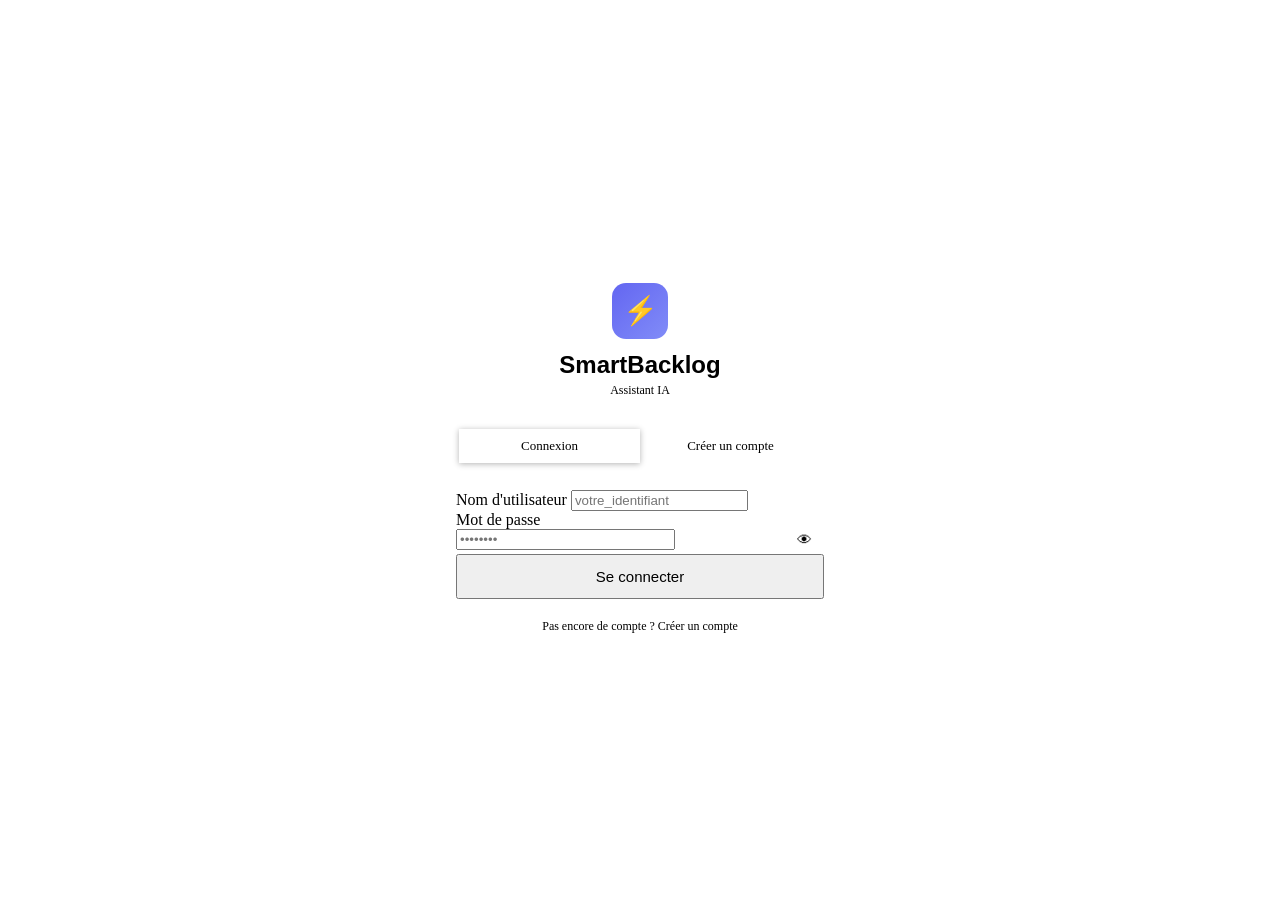
==== Frontend/login.html @ 7182e4c5 "Ajout code" ====
<!DOCTYPE html>
<html lang="fr">
<head>
  <meta charset="UTF-8" />
  <meta name="viewport" content="width=device-width, initial-scale=1.0" />
  <title>SmartBacklog — Connexion</title>
  <link rel="stylesheet" href="style.css" />
  <style>
    body { display:flex; align-items:center; justify-content:center; min-height:100vh; }
    .auth-wrap { width:100%; max-width:440px; padding:24px; }
    .auth-card { background:var(--bg-card); border:1px solid var(--border); border-radius:var(--radius-xl); padding:36px; }
    .auth-logo { text-align:center; margin-bottom:28px; }
    .logo-big  { width:56px; height:56px; background:linear-gradient(135deg,#6366f1,#818cf8); border-radius:14px; display:inline-flex; align-items:center; justify-content:center; font-size:28px; margin-bottom:12px; }
    .auth-title { font-family:'Syne',sans-serif; font-size:24px; font-weight:800; color:var(--text-primary); }
    .auth-sub   { font-size:12px; color:var(--text-muted); margin-top:4px; }
    .auth-tabs  { display:flex; background:var(--bg-surface); border:1px solid var(--border); border-radius:var(--radius-md); padding:3px; margin-bottom:24px; }
    .auth-tab   { flex:1; text-align:center; padding:9px; font-size:13px; font-weight:500; border-radius:calc(var(--radius-md) - 1px); cursor:pointer; color:var(--text-muted); transition:all 0.15s; border:none; background:none; font-family:var(--font-sans); }
    .auth-tab.active { background:var(--bg-card); color:var(--text-primary); box-shadow:0 1px 6px rgba(0,0,0,0.3); }
    .auth-panel { display:none; }
    .auth-panel.active { display:block; }
    .msg { border-radius:var(--radius-sm); padding:10px 14px; font-size:13px; margin-bottom:14px; display:none; }
    .msg-error   { background:rgba(244,63,94,0.1); border:1px solid rgba(244,63,94,0.2); color:#fb7185; }
    .msg-success { background:rgba(16,185,129,0.1); border:1px solid rgba(16,185,129,0.2); color:#34d399; }
    .pwd-wrap  { position:relative; }
    .pwd-wrap .form-input { padding-right:44px; }
    .pwd-toggle { position:absolute; right:12px; top:50%; transform:translateY(-50%); background:none; border:none; cursor:pointer; color:var(--text-muted); font-size:15px; padding:0; transition:color 0.15s; }
    .pwd-toggle:hover { color:var(--text-secondary); }
    .auth-footer { text-align:center; margin-top:20px; font-size:12px; color:var(--text-muted); }
    .auth-footer a { color:var(--accent-light); text-decoration:none; }
    .auth-footer a:hover { text-decoration:underline; }
    .strength-label { font-size:11px; margin-top:4px; transition:color 0.3s; }
    .two-col { display:grid; grid-template-columns:1fr 1fr; gap:14px; }
  </style>
</head>
<body>
<div class="auth-wrap">
  <div class="auth-card">
    <div class="auth-logo">
      <div class="logo-big">⚡</div>
      <div class="auth-title">SmartBacklog</div>
      <div class="auth-sub">Assistant IA</div>
    </div>

    <div class="auth-tabs">
      <button class="auth-tab active" onclick="switchTab('login')">Connexion</button>
      <button class="auth-tab" onclick="switchTab('register')">Créer un compte</button>
    </div>

    <!-- ── CONNEXION ── -->
    <div class="auth-panel active" id="panel-login">
      <div class="msg msg-error"   id="login-error"></div>
      <div class="msg msg-success" id="login-success"></div>
      <div class="form-group">
        <label class="form-label">Nom d'utilisateur</label>
        <input type="text" class="form-input" id="login-username"
               placeholder="votre_identifiant" autocomplete="username" />
      </div>
      <div class="form-group">
        <label class="form-label">Mot de passe</label>
        <div class="pwd-wrap">
          <input type="password" class="form-input" id="login-password"
                 placeholder="••••••••" autocomplete="current-password" />
          <button class="pwd-toggle" type="button" onclick="togglePwd('login-password',this)">👁</button>
        </div>
      </div>
      <button class="btn btn-primary" style="width:100%;padding:12px;font-size:15px;margin-top:4px;"
              onclick="login()" id="login-btn">Se connecter</button>
      <div class="auth-footer">
        Pas encore de compte ? <a href="#" onclick="switchTab('register')">Créer un compte</a>
      </div>
    </div>

    <!-- ── INSCRIPTION ── -->
    <div class="auth-panel" id="panel-register">
      <div class="msg msg-error"   id="reg-error"></div>
      <div class="msg msg-success" id="reg-success"></div>
      <div class="form-group">
        <label class="form-label">Nom d'utilisateur <span style="color:var(--rose)">*</span></label>
        <input type="text" class="form-input" id="reg-username"
               placeholder="mon_identifiant" autocomplete="username"
               oninput="validateUsername()" />
        <div class="field-hint" id="username-hint">3 à 20 caractères — lettres, chiffres, _</div>
      </div>
      <div class="two-col">
        <div class="form-group">
          <label class="form-label">Prénom</label>
          <input type="text" class="form-input" id="reg-firstname" placeholder="Prénom" />
        </div>
        <div class="form-group">
          <label class="form-label">Nom</label>
          <input type="text" class="form-input" id="reg-lastname" placeholder="Nom" />
        </div>
      </div>
      <div class="form-group">
        <label class="form-label">Email</label>
        <input type="email" class="form-input" id="reg-email"
               placeholder="email@exemple.com" autocomplete="email" />
      </div>
      <div class="form-group">
        <label class="form-label">Mot de passe <span style="color:var(--rose)">*</span></label>
        <div class="pwd-wrap">
          <input type="password" class="form-input" id="reg-password"
                 placeholder="Minimum 6 caractères" autocomplete="new-password"
                 oninput="updateStrength()" />
          <button class="pwd-toggle" type="button" onclick="togglePwd('reg-password',this)">👁</button>
        </div>
        <div class="strength-bar" style="margin-top:6px;">
          <div class="strength-fill" id="strength-fill" style="width:0;"></div>
        </div>
        <div class="strength-label" id="strength-label"></div>
      </div>
      <div class="form-group">
        <label class="form-label">Confirmer le mot de passe <span style="color:var(--rose)">*</span></label>
        <div class="pwd-wrap">
          <input type="password" class="form-input" id="reg-password2"
                 placeholder="••••••••" autocomplete="new-password"
                 oninput="checkMatch()" />
          <button class="pwd-toggle" type="button" onclick="togglePwd('reg-password2',this)">👁</button>
        </div>
        <div class="field-hint" id="match-hint"></div>
      </div>
      <button class="btn btn-primary" style="width:100%;padding:12px;font-size:15px;margin-top:4px;"
              onclick="register()" id="reg-btn">Créer mon compte</button>
      <div class="auth-footer">
        Déjà un compte ? <a href="#" onclick="switchTab('login')">Se connecter</a>
      </div>
    </div>
  </div>
</div>

<script>
const API = 'http://127.0.0.1:8000';

function switchTab(tab) {
  ['login','register'].forEach((t,i) => {
    document.getElementById('panel-'+t).classList.toggle('active', t===tab);
    document.querySelectorAll('.auth-tab')[i].classList.toggle('active',
      (i===0 && tab==='login') || (i===1 && tab==='register'));
  });
  clearAll();
}

function clearAll() {
  ['login-error','login-success','reg-error','reg-success'].forEach(id => {
    const el = document.getElementById(id);
    if (el) { el.style.display='none'; el.textContent=''; }
  });
}

function showMsg(id, text) {
  const el = document.getElementById(id);
  el.textContent = text; el.style.display = 'block';
}

function togglePwd(id, btn) {
  const el = document.getElementById(id);
  el.type = el.type === 'password' ? 'text' : 'password';
  btn.textContent = el.type === 'password' ? '👁' : '🙈';
}

function validateUsername() {
  const val  = document.getElementById('reg-username').value;
  const hint = document.getElementById('username-hint');
  const inp  = document.getElementById('reg-username');
  const ok   = /^[a-zA-Z0-9_]{3,20}$/.test(val);
  if (!val) { hint.style.color=''; inp.className='form-input'; return; }
  hint.style.color = ok ? '#10b981' : '#f43f5e';
  hint.textContent = ok ? '✓ Nom d\'utilisateur valide' : '✗ 3-20 caractères, lettres/chiffres/_ uniquement';
  inp.className    = 'form-input ' + (ok ? 'input-valid' : 'input-invalid');
}

function updateStrength() {
  const pwd   = document.getElementById('reg-password').value;
  const fill  = document.getElementById('strength-fill');
  const label = document.getElementById('strength-label');
  let score = 0;
  if (pwd.length >= 6)           score++;
  if (pwd.length >= 10)          score++;
  if (/[A-Z]/.test(pwd))        score++;
  if (/[0-9]/.test(pwd))        score++;
  if (/[^a-zA-Z0-9]/.test(pwd)) score++;
  const levels = [
    {pct:'0',   color:'transparent', text:''},
    {pct:'20',  color:'#f43f5e',     text:'Très faible'},
    {pct:'40',  color:'#f59e0b',     text:'Faible'},
    {pct:'60',  color:'#f59e0b',     text:'Moyen'},
    {pct:'80',  color:'#6366f1',     text:'Fort'},
    {pct:'100', color:'#10b981',     text:'Très fort'},
  ];
  const lvl = levels[Math.min(score, 5)];
  fill.style.width      = lvl.pct + '%';
  fill.style.background = lvl.color;
  label.textContent     = lvl.text;
  label.style.color     = lvl.color;
}

function checkMatch() {
  const p1   = document.getElementById('reg-password').value;
  const p2   = document.getElementById('reg-password2').value;
  const hint = document.getElementById('match-hint');
  if (!p2) { hint.textContent=''; return; }
  if (p1 === p2) { hint.textContent='✓ Les mots de passe correspondent'; hint.style.color='#10b981'; }
  else           { hint.textContent='✗ Ne correspondent pas'; hint.style.color='#f43f5e'; }
}

document.addEventListener('keydown', e => {
  if (e.key !== 'Enter') return;
  const active = document.querySelector('.auth-panel.active').id;
  if (active === 'panel-login') login(); else register();
});

async function login() {
  clearAll();
  const username = document.getElementById('login-username').value.trim();
  const password = document.getElementById('login-password').value;
  const btn      = document.getElementById('login-btn');
  if (!username || !password) { showMsg('login-error','Veuillez remplir tous les champs.'); return; }
  btn.disabled = true; btn.innerHTML = '<span class="spinner"></span> Connexion...';
  try {
    const res  = await fetch(`${API}/auth/login`, {
      method: 'POST', body: new URLSearchParams({username, password})
    });
    const data = await res.json();
    if (!res.ok) throw new Error(data.detail || 'Identifiants incorrects.');
    localStorage.setItem('token', data.access_token);
    localStorage.setItem('user', JSON.stringify({username: data.username, role: data.role}));
    window.location.href = 'index.html';
  } catch(e) {
    showMsg('login-error', e.message);
    btn.disabled = false; btn.textContent = 'Se connecter';
  }
}

async function register() {
  clearAll();
  const username  = document.getElementById('reg-username').value.trim();
  const firstname = document.getElementById('reg-firstname').value.trim();
  const lastname  = document.getElementById('reg-lastname').value.trim();
  const email     = document.getElementById('reg-email').value.trim();
  const password  = document.getElementById('reg-password').value;
  const password2 = document.getElementById('reg-password2').value;
  const btn       = document.getElementById('reg-btn');

  if (!username || !password)   { showMsg('reg-error','Le nom d\'utilisateur et le mot de passe sont obligatoires.'); return; }
  if (!/^[a-zA-Z0-9_]{3,20}$/.test(username)) { showMsg('reg-error','Nom d\'utilisateur invalide (3-20 caractères, lettres/chiffres/_).'); return; }
  if (password.length < 6)      { showMsg('reg-error','Le mot de passe doit contenir au moins 6 caractères.'); return; }
  if (password !== password2)   { showMsg('reg-error','Les mots de passe ne correspondent pas.'); return; }

  const full_name = [firstname, lastname].filter(Boolean).join(' ') || username;
  btn.disabled = true; btn.innerHTML = '<span class="spinner"></span> Création en cours...';

  try {
    const res  = await fetch(`${API}/auth/register`, {
      method: 'POST',
      headers: {'Content-Type':'application/json'},
      body: JSON.stringify({username, password, full_name, email}),
    });
    const data = await res.json();
    if (!res.ok) throw new Error(data.detail || 'Erreur lors de la création du compte.');
    const isAdmin = data.role === 'admin';
    showMsg('reg-success',
      `✓ Compte créé !${isAdmin ? ' Vous êtes le premier utilisateur et devenez administrateur.' : ''} Redirection...`
    );
    setTimeout(() => {
      document.getElementById('login-username').value = username;
      switchTab('login');
    }, 2000);
  } catch(e) {
    showMsg('reg-error', e.message);
  }
  btn.disabled = false; btn.textContent = 'Créer mon compte';
}
</script>
</body>
</html>
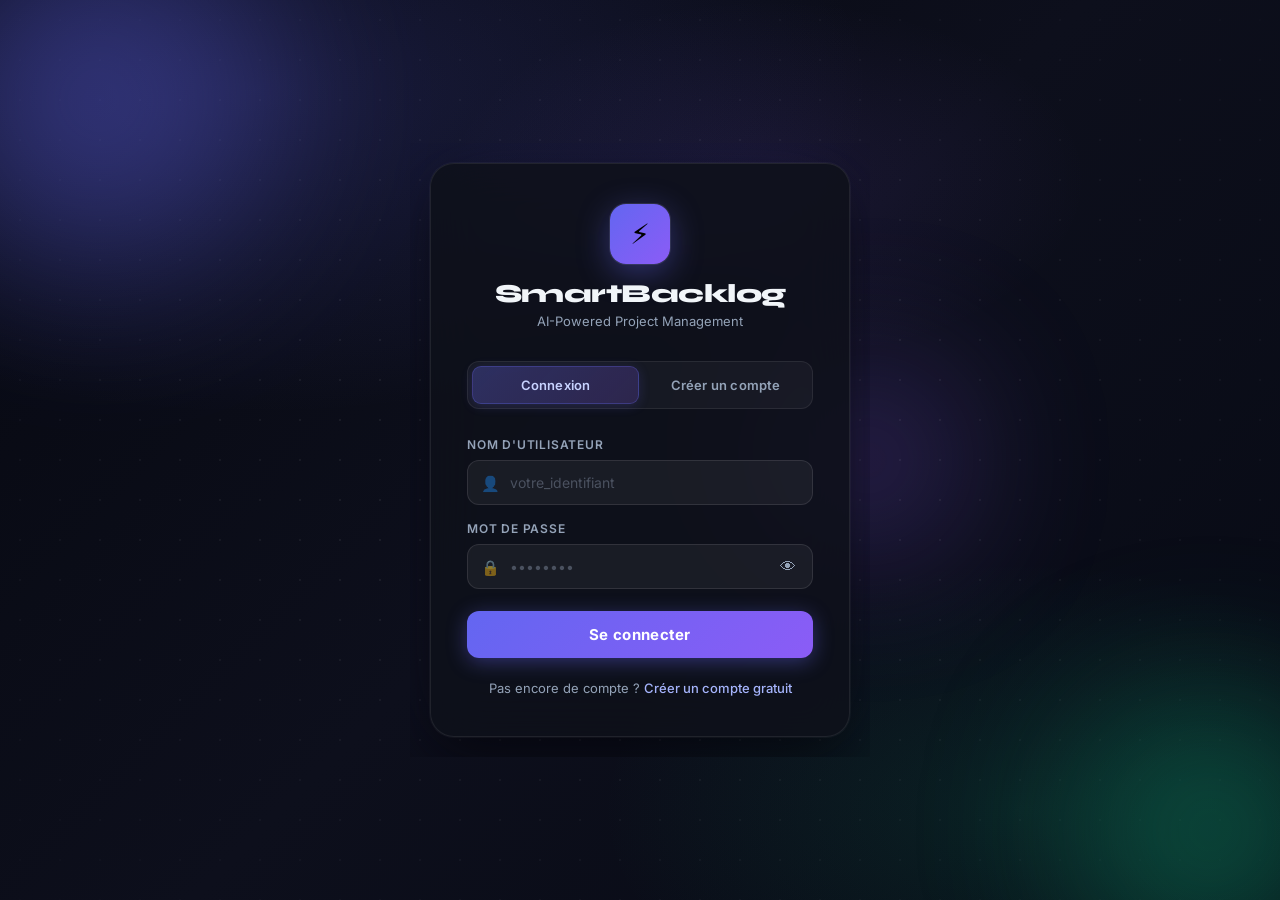
==== commit e9899238: "Update login.html" ====
--- a/Frontend/login.html
+++ b/Frontend/login.html
@@ -4,235 +4,553 @@
   <meta charset="UTF-8" />
   <meta name="viewport" content="width=device-width, initial-scale=1.0" />
   <title>SmartBacklog — Connexion</title>
-  <link rel="stylesheet" href="style.css" />
+  <link href="https://fonts.googleapis.com/css2?family=Inter:wght@300;400;500;600;700&family=Syne:wght@700;800&display=swap" rel="stylesheet" />
   <style>
-    body { display:flex; align-items:center; justify-content:center; min-height:100vh; }
-    .auth-wrap { width:100%; max-width:440px; padding:24px; }
-    .auth-card { background:var(--bg-card); border:1px solid var(--border); border-radius:var(--radius-xl); padding:36px; }
-    .auth-logo { text-align:center; margin-bottom:28px; }
-    .logo-big  { width:56px; height:56px; background:linear-gradient(135deg,#6366f1,#818cf8); border-radius:14px; display:inline-flex; align-items:center; justify-content:center; font-size:28px; margin-bottom:12px; }
-    .auth-title { font-family:'Syne',sans-serif; font-size:24px; font-weight:800; color:var(--text-primary); }
-    .auth-sub   { font-size:12px; color:var(--text-muted); margin-top:4px; }
-    .auth-tabs  { display:flex; background:var(--bg-surface); border:1px solid var(--border); border-radius:var(--radius-md); padding:3px; margin-bottom:24px; }
-    .auth-tab   { flex:1; text-align:center; padding:9px; font-size:13px; font-weight:500; border-radius:calc(var(--radius-md) - 1px); cursor:pointer; color:var(--text-muted); transition:all 0.15s; border:none; background:none; font-family:var(--font-sans); }
-    .auth-tab.active { background:var(--bg-card); color:var(--text-primary); box-shadow:0 1px 6px rgba(0,0,0,0.3); }
-    .auth-panel { display:none; }
-    .auth-panel.active { display:block; }
-    .msg { border-radius:var(--radius-sm); padding:10px 14px; font-size:13px; margin-bottom:14px; display:none; }
-    .msg-error   { background:rgba(244,63,94,0.1); border:1px solid rgba(244,63,94,0.2); color:#fb7185; }
-    .msg-success { background:rgba(16,185,129,0.1); border:1px solid rgba(16,185,129,0.2); color:#34d399; }
-    .pwd-wrap  { position:relative; }
-    .pwd-wrap .form-input { padding-right:44px; }
-    .pwd-toggle { position:absolute; right:12px; top:50%; transform:translateY(-50%); background:none; border:none; cursor:pointer; color:var(--text-muted); font-size:15px; padding:0; transition:color 0.15s; }
-    .pwd-toggle:hover { color:var(--text-secondary); }
-    .auth-footer { text-align:center; margin-top:20px; font-size:12px; color:var(--text-muted); }
-    .auth-footer a { color:var(--accent-light); text-decoration:none; }
-    .auth-footer a:hover { text-decoration:underline; }
-    .strength-label { font-size:11px; margin-top:4px; transition:color 0.3s; }
-    .two-col { display:grid; grid-template-columns:1fr 1fr; gap:14px; }
+    *, *::before, *::after { box-sizing: border-box; margin: 0; padding: 0; }
+
+    :root {
+      --accent:       #6366f1;
+      --accent-light: #818cf8;
+      --accent-glow:  rgba(99,102,241,0.25);
+      --emerald:      #10b981;
+      --rose:         #f43f5e;
+      --amber:        #f59e0b;
+      --text-primary: #f1f5f9;
+      --text-muted:   #94a3b8;
+      --border:       rgba(255,255,255,0.08);
+      --card-bg:      rgba(15,17,26,0.85);
+      --input-bg:     rgba(255,255,255,0.05);
+      --input-border: rgba(255,255,255,0.1);
+      --radius:       12px;
+      --font:         'Inter', system-ui, sans-serif;
+      --font-display: 'Syne', sans-serif;
+    }
+
+    body {
+      font-family: var(--font);
+      min-height: 100vh;
+      display: flex;
+      align-items: center;
+      justify-content: center;
+      background: #060810;
+      overflow: hidden;
+      position: relative;
+    }
+
+    /* ── Arrière-plan animé ── */
+    .bg {
+      position: fixed;
+      inset: 0;
+      z-index: 0;
+      background:
+        radial-gradient(ellipse 80% 60% at 20% 10%, rgba(99,102,241,0.18) 0%, transparent 60%),
+        radial-gradient(ellipse 60% 50% at 80% 90%, rgba(16,185,129,0.12) 0%, transparent 55%),
+        radial-gradient(ellipse 50% 40% at 60% 20%, rgba(139,92,246,0.1) 0%, transparent 50%),
+        linear-gradient(135deg, #060810 0%, #0d0f1c 50%, #070a14 100%);
+    }
+
+    .bg::before {
+      content: '';
+      position: absolute;
+      inset: 0;
+      background-image: radial-gradient(circle, rgba(255,255,255,0.06) 1px, transparent 1px);
+      background-size: 40px 40px;
+      mask-image: radial-gradient(ellipse 80% 80% at 50% 50%, black 30%, transparent 100%);
+    }
+
+    /* ── Orbes flottants ── */
+    .orb {
+      position: fixed;
+      border-radius: 50%;
+      filter: blur(80px);
+      opacity: 0.5;
+      animation: float 8s ease-in-out infinite;
+      pointer-events: none;
+      z-index: 0;
+    }
+    .orb-1 { width:400px; height:400px; background:radial-gradient(circle,#6366f1,transparent); top:-100px; left:-100px; animation-delay:0s; }
+    .orb-2 { width:300px; height:300px; background:radial-gradient(circle,#10b981,transparent); bottom:-80px; right:-80px; animation-delay:-3s; }
+    .orb-3 { width:200px; height:200px; background:radial-gradient(circle,#8b5cf6,transparent); top:40%; left:60%; animation-delay:-5s; }
+
+    @keyframes float {
+      0%,100% { transform:translate(0,0) scale(1); }
+      33%      { transform:translate(20px,-20px) scale(1.05); }
+      66%      { transform:translate(-15px,15px) scale(0.95); }
+    }
+
+    /* ── Carte ── */
+    .card-wrap {
+      position: relative;
+      z-index: 10;
+      width: 100%;
+      max-width: 460px;
+      padding: 20px;
+      max-height: 100vh;
+      overflow-y: auto;
+    }
+
+    .card {
+      background: var(--card-bg);
+      backdrop-filter: blur(24px);
+      -webkit-backdrop-filter: blur(24px);
+      border: 1px solid var(--border);
+      border-radius: 24px;
+      padding: 40px 36px;
+      box-shadow:
+        0 0 0 1px rgba(255,255,255,0.04),
+        0 24px 60px rgba(0,0,0,0.6),
+        0 0 80px rgba(99,102,241,0.08);
+    }
+
+    /* ── Logo ── */
+    .logo-area { text-align:center; margin-bottom:32px; }
+
+    .logo-icon {
+      width:60px; height:60px;
+      background:linear-gradient(135deg,#6366f1,#8b5cf6);
+      border-radius:16px;
+      display:inline-flex; align-items:center; justify-content:center;
+      font-size:28px; margin-bottom:14px;
+      box-shadow:0 8px 32px rgba(99,102,241,0.4),0 0 0 1px rgba(255,255,255,0.1);
+      animation:pulse-logo 3s ease-in-out infinite;
+    }
+
+    @keyframes pulse-logo {
+      0%,100% { box-shadow:0 8px 32px rgba(99,102,241,0.4),0 0 0 1px rgba(255,255,255,0.1); }
+      50%      { box-shadow:0 8px 48px rgba(99,102,241,0.6),0 0 0 1px rgba(255,255,255,0.15); }
+    }
+
+    .logo-title { font-family:var(--font-display); font-size:26px; font-weight:800; color:var(--text-primary); letter-spacing:-0.5px; }
+    .logo-sub   { font-size:13px; color:var(--text-muted); margin-top:4px; }
+
+    /* ── Onglets ── */
+    .tabs {
+      display:flex;
+      background:rgba(255,255,255,0.04);
+      border:1px solid var(--border);
+      border-radius:var(--radius);
+      padding:4px; margin-bottom:28px; gap:4px;
+    }
+
+    .tab {
+      flex:1; padding:10px; font-size:13px; font-weight:600;
+      font-family:var(--font); color:var(--text-muted);
+      background:none; border:none; border-radius:9px;
+      cursor:pointer; transition:all 0.2s ease; letter-spacing:0.2px;
+    }
+    .tab:hover { color:var(--text-primary); }
+    .tab.active {
+      background:linear-gradient(135deg,rgba(99,102,241,0.3),rgba(139,92,246,0.2));
+      color:#c7d2fe; border:1px solid rgba(99,102,241,0.3);
+      box-shadow:0 2px 12px rgba(99,102,241,0.2);
+    }
+
+    /* ── Panneaux ── */
+    .panel { display:none; }
+    .panel.active { display:block; animation:fadeIn 0.25s ease; }
+
+    @keyframes fadeIn {
+      from { opacity:0; transform:translateY(6px); }
+      to   { opacity:1; transform:translateY(0); }
+    }
+
+    /* ── Formulaire ── */
+    .form-group { margin-bottom:16px; }
+
+    .form-label {
+      display:block; font-size:12px; font-weight:600;
+      color:var(--text-muted); text-transform:uppercase;
+      letter-spacing:0.8px; margin-bottom:8px;
+    }
+    .form-label span { color:var(--rose); }
+
+    .input-wrap { position:relative; }
+
+    .form-input {
+      width:100%;
+      background:var(--input-bg);
+      border:1px solid var(--input-border);
+      border-radius:var(--radius);
+      color:var(--text-primary);
+      font-family:var(--font); font-size:14px;
+      padding:13px 16px; outline:none;
+      transition:all 0.25s ease;
+      appearance: none;
+      -webkit-appearance:none;
+    }
+    .form-input::placeholder { color:rgba(148,163,184,0.4); }
+    .form-input:hover  { border-color:rgba(255,255,255,0.15); background:rgba(255,255,255,0.07); }
+    .form-input:focus  { border-color:rgba(99,102,241,0.7); background:rgba(99,102,241,0.06); box-shadow:0 0 0 3px rgba(99,102,241,0.15),0 2px 12px rgba(99,102,241,0.1); }
+    .form-input.valid  { border-color:rgba(16,185,129,0.6); background:rgba(16,185,129,0.04); }
+    .form-input.invalid{ border-color:rgba(244,63,94,0.6);  background:rgba(244,63,94,0.04); }
+
+    /* Icône dans input */
+    .input-icon {
+      position:absolute; left:14px; top:50%; transform:translateY(-50%);
+      font-size:15px; pointer-events:none; opacity:0.5; transition:opacity 0.2s;
+    }
+    .has-icon .form-input { padding-left:42px; }
+    .input-wrap:focus-within .input-icon { opacity:0.9; }
+
+    /* Toggle mot de passe */
+    .pwd-toggle {
+      position:absolute; right:13px; top:50%; transform:translateY(-50%);
+      background:none; border:none; cursor:pointer;
+      color:var(--text-muted); font-size:16px; padding:4px;
+      border-radius:6px; transition:all 0.15s; line-height:1;
+    }
+    .pwd-toggle:hover { color:var(--text-primary); background:rgba(255,255,255,0.08); }
+
+    /* ── Barre de force ── */
+    .strength-bar { display:flex; gap:4px; margin-top:8px; }
+    .strength-seg { flex:1; height:3px; border-radius:99px; background:rgba(255,255,255,0.08); transition:background 0.3s ease; }
+    .strength-label { font-size:11px; margin-top:4px; font-weight:500; transition:color 0.3s; }
+
+    /* ── Hints ── */
+    .field-hint { font-size:11px; color:var(--text-muted); margin-top:5px; display:flex; align-items:center; gap:4px; transition:color 0.2s; }
+
+    /* ── 2 colonnes ── */
+    .two-col { display:grid; grid-template-columns:1fr 1fr; gap:12px; }
+
+    /* ── Messages ── */
+    .msg {
+      border-radius:var(--radius); padding:12px 16px; font-size:13px;
+      margin-bottom:18px; display:none; align-items:center; gap:10px;
+      font-weight:500; animation:fadeIn 0.2s ease;
+    }
+    .msg.show    { display:flex; }
+    .msg-error   { background:rgba(244,63,94,0.1);  border:1px solid rgba(244,63,94,0.25);  color:#fca5a5; }
+    .msg-success { background:rgba(16,185,129,0.1); border:1px solid rgba(16,185,129,0.25); color:#6ee7b7; }
+    .msg-icon { font-size:16px; flex-shrink:0; }
+
+    /* ── Bouton ── */
+    .btn-primary {
+      width:100%; padding:14px; margin-top:6px;
+      background:linear-gradient(135deg,#6366f1,#8b5cf6);
+      color:white; border:none; border-radius:var(--radius);
+      font-size:15px; font-weight:700; font-family:var(--font);
+      cursor:pointer; transition:all 0.2s ease; letter-spacing:0.3px;
+      position:relative; overflow:hidden;
+      box-shadow:0 4px 20px rgba(99,102,241,0.4);
+    }
+    .btn-primary::before {
+      content:''; position:absolute; inset:0;
+      background:linear-gradient(135deg,rgba(255,255,255,0.15),transparent);
+      opacity:0; transition:opacity 0.2s;
+    }
+    .btn-primary:hover         { transform:translateY(-1px); box-shadow:0 8px 28px rgba(99,102,241,0.5); }
+    .btn-primary:hover::before { opacity:1; }
+    .btn-primary:active        { transform:translateY(0); }
+    .btn-primary:disabled      { opacity:0.6; cursor:not-allowed; transform:none; }
+
+    /* Spinner */
+    .spinner {
+      width:16px; height:16px;
+      border:2px solid rgba(255,255,255,0.3); border-top-color:white;
+      border-radius:50%; animation:spin 0.7s linear infinite;
+      display:inline-block; vertical-align:middle; margin-right:6px;
+    }
+    @keyframes spin { to { transform:rotate(360deg); } }
+
+    /* ── Footer ── */
+    .auth-footer { text-align:center; margin-top:22px; font-size:13px; color:var(--text-muted); }
+    .auth-footer a { color:#a5b4fc; text-decoration:none; font-weight:500; transition:color 0.15s; }
+    .auth-footer a:hover { color:#c7d2fe; text-decoration:underline; }
+
+    /* ── Note admin ── */
+    .admin-note {
+      background:rgba(16,185,129,0.1); border:1px solid rgba(16,185,129,0.2);
+      border-radius:8px; padding:8px 12px; font-size:11px; color:#6ee7b7;
+      margin-bottom:18px; display:flex; align-items:center; gap:6px;
+    }
+
+    /* ── Scrollbar ── */
+    ::-webkit-scrollbar { width:4px; }
+    ::-webkit-scrollbar-thumb { background:rgba(255,255,255,0.1); border-radius:99px; }
   </style>
 </head>
 <body>
-<div class="auth-wrap">
-  <div class="auth-card">
-    <div class="auth-logo">
-      <div class="logo-big">⚡</div>
-      <div class="auth-title">SmartBacklog</div>
-      <div class="auth-sub">Assistant IA</div>
+
+<div class="bg"></div>
+<div class="orb orb-1"></div>
+<div class="orb orb-2"></div>
+<div class="orb orb-3"></div>
+
+<div class="card-wrap">
+  <div class="card">
+
+    <div class="logo-area">
+      <div class="logo-icon">⚡</div>
+      <div class="logo-title">SmartBacklog</div>
+      <div class="logo-sub">AI-Powered Project Management</div>
     </div>
 
-    <div class="auth-tabs">
-      <button class="auth-tab active" onclick="switchTab('login')">Connexion</button>
-      <button class="auth-tab" onclick="switchTab('register')">Créer un compte</button>
+    <div class="tabs">
+      <button class="tab active" id="tab-login"    onclick="switchTab('login')">Connexion</button>
+      <button class="tab"        id="tab-register" onclick="switchTab('register')">Créer un compte</button>
     </div>
 
-    <!-- ── CONNEXION ── -->
-    <div class="auth-panel active" id="panel-login">
-      <div class="msg msg-error"   id="login-error"></div>
-      <div class="msg msg-success" id="login-success"></div>
+    <!-- ══ CONNEXION ══ -->
+    <div class="panel active" id="panel-login">
+      <div class="msg msg-error"   id="login-error">  <span class="msg-icon">⚠️</span><span id="login-error-text"></span></div>
+      <div class="msg msg-success" id="login-success"><span class="msg-icon">✓</span> <span id="login-success-text"></span></div>
+
       <div class="form-group">
         <label class="form-label">Nom d'utilisateur</label>
-        <input type="text" class="form-input" id="login-username"
-               placeholder="votre_identifiant" autocomplete="username" />
-      </div>
+        <div class="input-wrap has-icon">
+          <span class="input-icon">👤</span>
+          <input type="text" class="form-input" id="login-username"
+                 placeholder="votre_identifiant" autocomplete="username" />
+        </div>
+      </div>
+
       <div class="form-group">
         <label class="form-label">Mot de passe</label>
-        <div class="pwd-wrap">
+        <div class="input-wrap has-icon">
+          <span class="input-icon">🔒</span>
           <input type="password" class="form-input" id="login-password"
-                 placeholder="••••••••" autocomplete="current-password" />
+                 placeholder="••••••••" autocomplete="current-password"
+                 style="padding-right:44px;" />
           <button class="pwd-toggle" type="button" onclick="togglePwd('login-password',this)">👁</button>
         </div>
       </div>
-      <button class="btn btn-primary" style="width:100%;padding:12px;font-size:15px;margin-top:4px;"
-              onclick="login()" id="login-btn">Se connecter</button>
+
+      <button class="btn-primary" id="login-btn" onclick="login()">Se connecter</button>
+
       <div class="auth-footer">
-        Pas encore de compte ? <a href="#" onclick="switchTab('register')">Créer un compte</a>
+        Pas encore de compte ?
+        <a href="#" onclick="switchTab('register')">Créer un compte gratuit</a>
       </div>
     </div>
 
-    <!-- ── INSCRIPTION ── -->
-    <div class="auth-panel" id="panel-register">
-      <div class="msg msg-error"   id="reg-error"></div>
-      <div class="msg msg-success" id="reg-success"></div>
+    <!-- ══ INSCRIPTION ══ -->
+    <div class="panel" id="panel-register">
+      <div class="msg msg-error"   id="reg-error">  <span class="msg-icon">⚠️</span><span id="reg-error-text"></span></div>
+      <div class="msg msg-success" id="reg-success"><span class="msg-icon">✓</span> <span id="reg-success-text"></span></div>
+
+      <div class="admin-note" id="admin-note" style="display:none;">
+        🛡️ Premier compte créé → vous deviendrez <strong>administrateur</strong>
+      </div>
+
       <div class="form-group">
-        <label class="form-label">Nom d'utilisateur <span style="color:var(--rose)">*</span></label>
-        <input type="text" class="form-input" id="reg-username"
-               placeholder="mon_identifiant" autocomplete="username"
-               oninput="validateUsername()" />
+        <label class="form-label">Nom d'utilisateur <span>*</span></label>
+        <div class="input-wrap has-icon">
+          <span class="input-icon">👤</span>
+          <input type="text" class="form-input" id="reg-username"
+                 placeholder="mon_identifiant" autocomplete="username"
+                 oninput="validateUsername(this)" />
+        </div>
         <div class="field-hint" id="username-hint">3 à 20 caractères — lettres, chiffres, _</div>
       </div>
+
       <div class="two-col">
         <div class="form-group">
           <label class="form-label">Prénom</label>
-          <input type="text" class="form-input" id="reg-firstname" placeholder="Prénom" />
+          <div class="input-wrap">
+            <input type="text" class="form-input" id="reg-firstname" placeholder="Prénom" />
+          </div>
         </div>
         <div class="form-group">
           <label class="form-label">Nom</label>
-          <input type="text" class="form-input" id="reg-lastname" placeholder="Nom" />
-        </div>
-      </div>
+          <div class="input-wrap">
+            <input type="text" class="form-input" id="reg-lastname" placeholder="Nom" />
+          </div>
+        </div>
+      </div>
+
       <div class="form-group">
         <label class="form-label">Email</label>
-        <input type="email" class="form-input" id="reg-email"
-               placeholder="email@exemple.com" autocomplete="email" />
-      </div>
+        <div class="input-wrap has-icon">
+          <span class="input-icon">✉️</span>
+          <input type="email" class="form-input" id="reg-email"
+                 placeholder="email@exemple.com" autocomplete="email"
+                 oninput="validateEmail(this)" />
+        </div>
+        <div class="field-hint" id="email-hint"></div>
+      </div>
+
       <div class="form-group">
-        <label class="form-label">Mot de passe <span style="color:var(--rose)">*</span></label>
-        <div class="pwd-wrap">
+        <label class="form-label">Mot de passe <span>*</span></label>
+        <div class="input-wrap has-icon">
+          <span class="input-icon">🔒</span>
           <input type="password" class="form-input" id="reg-password"
                  placeholder="Minimum 6 caractères" autocomplete="new-password"
-                 oninput="updateStrength()" />
+                 oninput="updateStrength(this); checkMatch()"
+                 style="padding-right:44px;" />
           <button class="pwd-toggle" type="button" onclick="togglePwd('reg-password',this)">👁</button>
         </div>
-        <div class="strength-bar" style="margin-top:6px;">
-          <div class="strength-fill" id="strength-fill" style="width:0;"></div>
+        <div class="strength-bar">
+          <div class="strength-seg" id="seg-1"></div>
+          <div class="strength-seg" id="seg-2"></div>
+          <div class="strength-seg" id="seg-3"></div>
+          <div class="strength-seg" id="seg-4"></div>
+          <div class="strength-seg" id="seg-5"></div>
         </div>
         <div class="strength-label" id="strength-label"></div>
       </div>
+
       <div class="form-group">
-        <label class="form-label">Confirmer le mot de passe <span style="color:var(--rose)">*</span></label>
-        <div class="pwd-wrap">
+        <label class="form-label">Confirmer le mot de passe <span>*</span></label>
+        <div class="input-wrap has-icon">
+          <span class="input-icon">🔑</span>
           <input type="password" class="form-input" id="reg-password2"
                  placeholder="••••••••" autocomplete="new-password"
-                 oninput="checkMatch()" />
+                 oninput="checkMatch()"
+                 style="padding-right:44px;" />
           <button class="pwd-toggle" type="button" onclick="togglePwd('reg-password2',this)">👁</button>
         </div>
         <div class="field-hint" id="match-hint"></div>
       </div>
-      <button class="btn btn-primary" style="width:100%;padding:12px;font-size:15px;margin-top:4px;"
-              onclick="register()" id="reg-btn">Créer mon compte</button>
+
+      <button class="btn-primary" id="reg-btn" onclick="register()">Créer mon compte</button>
+
       <div class="auth-footer">
-        Déjà un compte ? <a href="#" onclick="switchTab('login')">Se connecter</a>
+        Déjà un compte ?
+        <a href="#" onclick="switchTab('login')">Se connecter</a>
       </div>
     </div>
+
   </div>
 </div>
 
 <script>
 const API = 'http://127.0.0.1:8000';
 
+/* ── Onglets ── */
 function switchTab(tab) {
-  ['login','register'].forEach((t,i) => {
-    document.getElementById('panel-'+t).classList.toggle('active', t===tab);
-    document.querySelectorAll('.auth-tab')[i].classList.toggle('active',
-      (i===0 && tab==='login') || (i===1 && tab==='register'));
+  ['login','register'].forEach(t => {
+    document.getElementById('panel-' + t).classList.toggle('active', t === tab);
+    document.getElementById('tab-'   + t).classList.toggle('active', t === tab);
   });
-  clearAll();
-}
-
-function clearAll() {
+  clearMsgs();
+  if (tab === 'register') {
+    document.getElementById('admin-note').style.display = 'flex';
+  }
+}
+
+function clearMsgs() {
   ['login-error','login-success','reg-error','reg-success'].forEach(id => {
     const el = document.getElementById(id);
-    if (el) { el.style.display='none'; el.textContent=''; }
+    if (el) el.classList.remove('show');
   });
 }
 
-function showMsg(id, text) {
-  const el = document.getElementById(id);
-  el.textContent = text; el.style.display = 'block';
-}
-
+function showMsg(wrapperId, textId, text) {
+  const wrap = document.getElementById(wrapperId);
+  const txt  = document.getElementById(textId);
+  if (wrap && txt) { txt.textContent = text; wrap.classList.add('show'); }
+}
+
+/* ── Toggle mot de passe ── */
 function togglePwd(id, btn) {
   const el = document.getElementById(id);
   el.type = el.type === 'password' ? 'text' : 'password';
   btn.textContent = el.type === 'password' ? '👁' : '🙈';
 }
 
-function validateUsername() {
-  const val  = document.getElementById('reg-username').value;
+/* ── Validation username ── */
+function validateUsername(input) {
+  const val  = input.value;
   const hint = document.getElementById('username-hint');
-  const inp  = document.getElementById('reg-username');
   const ok   = /^[a-zA-Z0-9_]{3,20}$/.test(val);
-  if (!val) { hint.style.color=''; inp.className='form-input'; return; }
-  hint.style.color = ok ? '#10b981' : '#f43f5e';
-  hint.textContent = ok ? '✓ Nom d\'utilisateur valide' : '✗ 3-20 caractères, lettres/chiffres/_ uniquement';
-  inp.className    = 'form-input ' + (ok ? 'input-valid' : 'input-invalid');
-}
-
-function updateStrength() {
-  const pwd   = document.getElementById('reg-password').value;
-  const fill  = document.getElementById('strength-fill');
-  const label = document.getElementById('strength-label');
-  let score = 0;
+  if (!val) {
+    input.className  = 'form-input';
+    hint.textContent = '3 à 20 caractères — lettres, chiffres, _';
+    hint.style.color = '';
+    return;
+  }
+  input.className  = 'form-input ' + (ok ? 'valid' : 'invalid');
+  hint.textContent = ok ? '✓ Identifiant valide' : '✗ 3-20 caractères, lettres/chiffres/_ uniquement';
+  hint.style.color = ok ? '#6ee7b7' : '#fca5a5';
+}
+
+/* ── Validation email ── */
+function validateEmail(input) {
+  const val  = input.value;
+  const hint = document.getElementById('email-hint');
+  if (!val) { input.className='form-input'; hint.textContent=''; return; }
+  const ok   = /^[^\s@]+@[^\s@]+\.[^\s@]+$/.test(val);
+  input.className  = 'form-input ' + (ok ? 'valid' : 'invalid');
+  hint.textContent = ok ? '✓ Email valide' : '✗ Format invalide';
+  hint.style.color = ok ? '#6ee7b7' : '#fca5a5';
+}
+
+/* ── Force du mot de passe ── */
+function updateStrength(input) {
+  const pwd  = input.value;
+  const segs = [1,2,3,4,5].map(i => document.getElementById('seg-' + i));
+  const lbl  = document.getElementById('strength-label');
+  let score  = 0;
   if (pwd.length >= 6)           score++;
   if (pwd.length >= 10)          score++;
-  if (/[A-Z]/.test(pwd))        score++;
-  if (/[0-9]/.test(pwd))        score++;
-  if (/[^a-zA-Z0-9]/.test(pwd)) score++;
-  const levels = [
-    {pct:'0',   color:'transparent', text:''},
-    {pct:'20',  color:'#f43f5e',     text:'Très faible'},
-    {pct:'40',  color:'#f59e0b',     text:'Faible'},
-    {pct:'60',  color:'#f59e0b',     text:'Moyen'},
-    {pct:'80',  color:'#6366f1',     text:'Fort'},
-    {pct:'100', color:'#10b981',     text:'Très fort'},
-  ];
-  const lvl = levels[Math.min(score, 5)];
-  fill.style.width      = lvl.pct + '%';
-  fill.style.background = lvl.color;
-  label.textContent     = lvl.text;
-  label.style.color     = lvl.color;
-}
-
+  if (/[A-Z]/.test(pwd))         score++;
+  if (/[0-9]/.test(pwd))         score++;
+  if (/[^a-zA-Z0-9]/.test(pwd))  score++;
+  const colors = ['#f43f5e','#f43f5e','#f59e0b','#6366f1','#10b981'];
+  const labels = ['','Très faible','Faible','Moyen','Fort','Très fort'];
+  segs.forEach((seg, i) => {
+    seg.style.background = i < score ? colors[score - 1] : 'rgba(255,255,255,0.08)';
+  });
+  lbl.textContent = labels[score] || '';
+  lbl.style.color = colors[score - 1] || '';
+}
+
+/* ── Correspondance mots de passe ── */
 function checkMatch() {
   const p1   = document.getElementById('reg-password').value;
   const p2   = document.getElementById('reg-password2').value;
   const hint = document.getElementById('match-hint');
-  if (!p2) { hint.textContent=''; return; }
-  if (p1 === p2) { hint.textContent='✓ Les mots de passe correspondent'; hint.style.color='#10b981'; }
-  else           { hint.textContent='✗ Ne correspondent pas'; hint.style.color='#f43f5e'; }
-}
-
+  const inp2 = document.getElementById('reg-password2');
+  if (!p2) { hint.textContent=''; inp2.className='form-input'; return; }
+  const ok   = p1 === p2;
+  inp2.className   = 'form-input ' + (ok ? 'valid' : 'invalid');
+  hint.textContent = ok ? '✓ Les mots de passe correspondent' : '✗ Ne correspondent pas';
+  hint.style.color = ok ? '#6ee7b7' : '#fca5a5';
+}
+
+/* ── Touche Entrée ── */
 document.addEventListener('keydown', e => {
   if (e.key !== 'Enter') return;
-  const active = document.querySelector('.auth-panel.active').id;
+  const active = document.querySelector('.panel.active').id;
   if (active === 'panel-login') login(); else register();
 });
 
+/* ══ CONNEXION ══ */
 async function login() {
-  clearAll();
+  clearMsgs();
   const username = document.getElementById('login-username').value.trim();
   const password = document.getElementById('login-password').value;
   const btn      = document.getElementById('login-btn');
-  if (!username || !password) { showMsg('login-error','Veuillez remplir tous les champs.'); return; }
-  btn.disabled = true; btn.innerHTML = '<span class="spinner"></span> Connexion...';
+  if (!username || !password) {
+    showMsg('login-error','login-error-text','Veuillez remplir tous les champs.');
+    return;
+  }
+  btn.disabled  = true;
+  btn.innerHTML = '<span class="spinner"></span> Connexion en cours...';
   try {
     const res  = await fetch(`${API}/auth/login`, {
-      method: 'POST', body: new URLSearchParams({username, password})
+      method: 'POST',
+      body:   new URLSearchParams({ username, password }),
     });
     const data = await res.json();
     if (!res.ok) throw new Error(data.detail || 'Identifiants incorrects.');
     localStorage.setItem('token', data.access_token);
-    localStorage.setItem('user', JSON.stringify({username: data.username, role: data.role}));
-    window.location.href = 'index.html';
-  } catch(e) {
-    showMsg('login-error', e.message);
-    btn.disabled = false; btn.textContent = 'Se connecter';
-  }
-}
-
+    localStorage.setItem('user', JSON.stringify({ username: data.username, role: data.role }));
+    showMsg('login-success','login-success-text','Connexion réussie ! Redirection...');
+    setTimeout(() => { window.location.href = 'index.html'; }, 800);
+  } catch (e) {
+    const msg = e.message.includes('Failed to fetch')
+      ? 'Serveur inaccessible — lancez : cd Backend && py -m uvicorn main:app --reload'
+      : e.message;
+    showMsg('login-error','login-error-text', msg);
+    btn.disabled  = false;
+    btn.textContent = 'Se connecter';
+  }
+}
+
+/* ══ INSCRIPTION ══ */
 async function register() {
-  clearAll();
+  clearMsgs();
   const username  = document.getElementById('reg-username').value.trim();
   const firstname = document.getElementById('reg-firstname').value.trim();
   const lastname  = document.getElementById('reg-lastname').value.trim();
@@ -241,35 +559,53 @@
   const password2 = document.getElementById('reg-password2').value;
   const btn       = document.getElementById('reg-btn');
 
-  if (!username || !password)   { showMsg('reg-error','Le nom d\'utilisateur et le mot de passe sont obligatoires.'); return; }
-  if (!/^[a-zA-Z0-9_]{3,20}$/.test(username)) { showMsg('reg-error','Nom d\'utilisateur invalide (3-20 caractères, lettres/chiffres/_).'); return; }
-  if (password.length < 6)      { showMsg('reg-error','Le mot de passe doit contenir au moins 6 caractères.'); return; }
-  if (password !== password2)   { showMsg('reg-error','Les mots de passe ne correspondent pas.'); return; }
+  if (!username || !password) {
+    showMsg('reg-error','reg-error-text','Le nom d\'utilisateur et le mot de passe sont obligatoires.');
+    return;
+  }
+  if (!/^[a-zA-Z0-9_]{3,20}$/.test(username)) {
+    showMsg('reg-error','reg-error-text','Nom d\'utilisateur invalide (3-20 caractères, lettres/chiffres/_).');
+    return;
+  }
+  if (password.length < 6) {
+    showMsg('reg-error','reg-error-text','Le mot de passe doit contenir au moins 6 caractères.');
+    return;
+  }
+  if (password !== password2) {
+    showMsg('reg-error','reg-error-text','Les mots de passe ne correspondent pas.');
+    return;
+  }
 
   const full_name = [firstname, lastname].filter(Boolean).join(' ') || username;
-  btn.disabled = true; btn.innerHTML = '<span class="spinner"></span> Création en cours...';
+  btn.disabled  = true;
+  btn.innerHTML = '<span class="spinner"></span> Création du compte...';
 
   try {
     const res  = await fetch(`${API}/auth/register`, {
-      method: 'POST',
-      headers: {'Content-Type':'application/json'},
-      body: JSON.stringify({username, password, full_name, email}),
+      method:  'POST',
+      headers: { 'Content-Type': 'application/json' },
+      body:    JSON.stringify({ username, password, full_name, email }),
     });
     const data = await res.json();
     if (!res.ok) throw new Error(data.detail || 'Erreur lors de la création du compte.');
     const isAdmin = data.role === 'admin';
-    showMsg('reg-success',
-      `✓ Compte créé !${isAdmin ? ' Vous êtes le premier utilisateur et devenez administrateur.' : ''} Redirection...`
+    showMsg('reg-success','reg-success-text',
+      `Compte créé avec succès !${isAdmin ? ' 🛡️ Vous êtes administrateur.' : ''} Redirection...`
     );
     setTimeout(() => {
       document.getElementById('login-username').value = username;
       switchTab('login');
-    }, 2000);
-  } catch(e) {
-    showMsg('reg-error', e.message);
-  }
-  btn.disabled = false; btn.textContent = 'Créer mon compte';
+      showMsg('login-success','login-success-text','Compte créé ! Entrez votre mot de passe pour vous connecter.');
+    }, 2200);
+  } catch (e) {
+    const msg = e.message.includes('Failed to fetch')
+      ? 'Serveur inaccessible — lancez : cd Backend && py -m uvicorn main:app --reload'
+      : e.message;
+    showMsg('reg-error','reg-error-text', msg);
+    btn.disabled    = false;
+    btn.textContent = 'Créer mon compte';
+  }
 }
 </script>
 </body>
-</html>+</html>
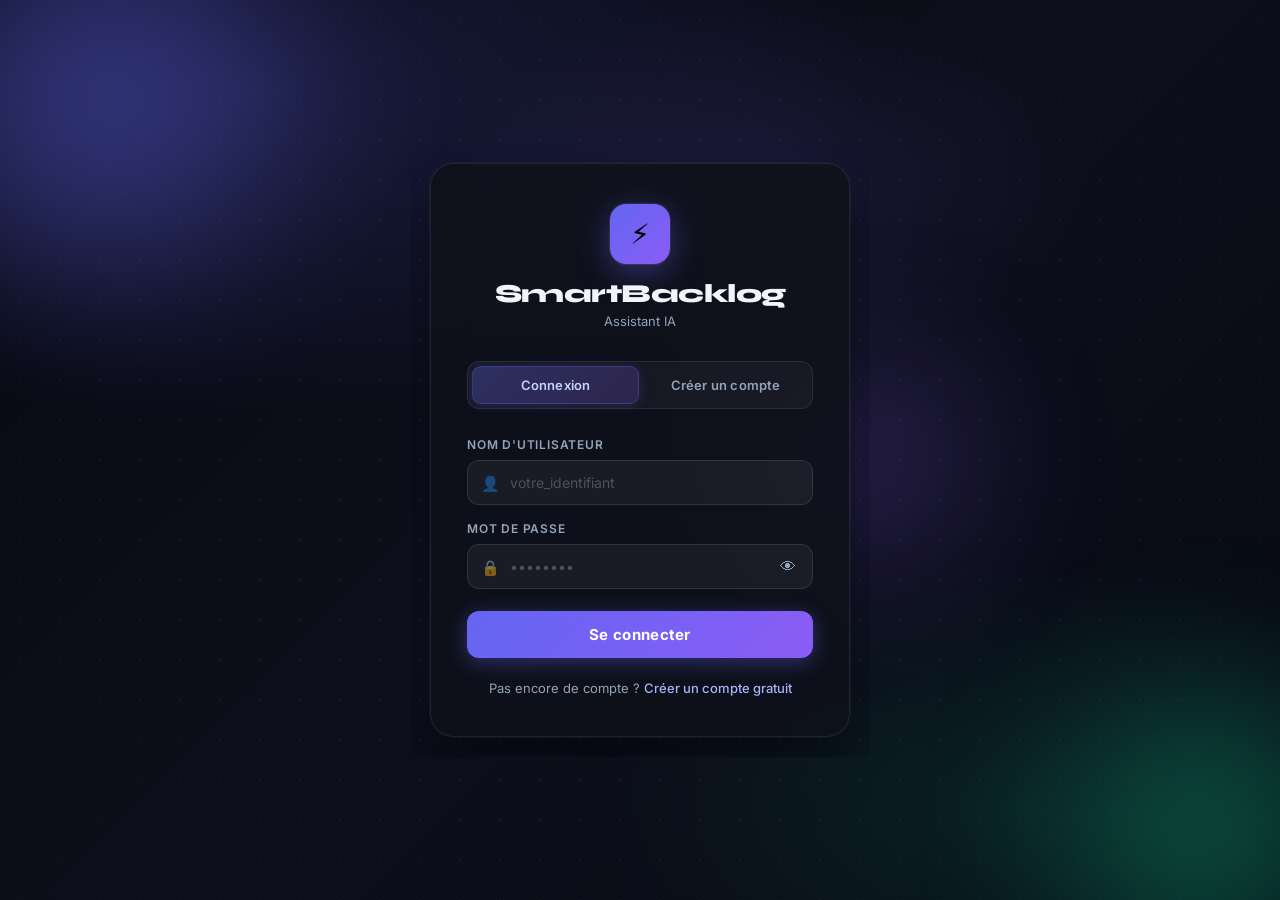
==== commit 79499c55: "Update login.html" ====
--- a/Frontend/login.html
+++ b/Frontend/login.html
@@ -282,7 +282,7 @@
     <div class="logo-area">
       <div class="logo-icon">⚡</div>
       <div class="logo-title">SmartBacklog</div>
-      <div class="logo-sub">AI-Powered Project Management</div>
+      <div class="logo-sub">Assistant IA</div>
     </div>
 
     <div class="tabs">
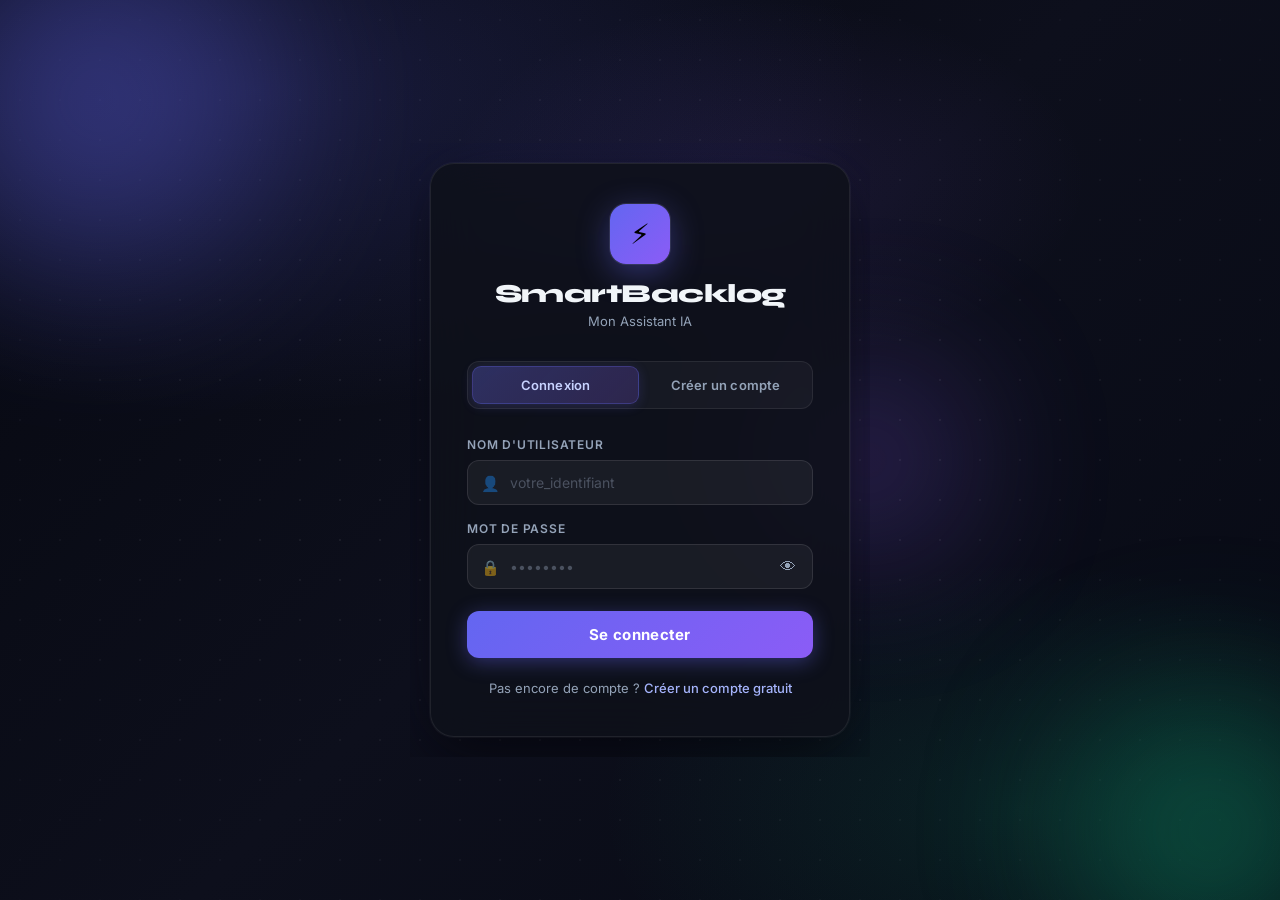
==== commit 445e6577: "New update login.html" ====
--- a/Frontend/login.html
+++ b/Frontend/login.html
@@ -282,7 +282,7 @@
     <div class="logo-area">
       <div class="logo-icon">⚡</div>
       <div class="logo-title">SmartBacklog</div>
-      <div class="logo-sub">Assistant IA</div>
+      <div class="logo-sub">Mon Assistant IA</div>
     </div>
 
     <div class="tabs">
